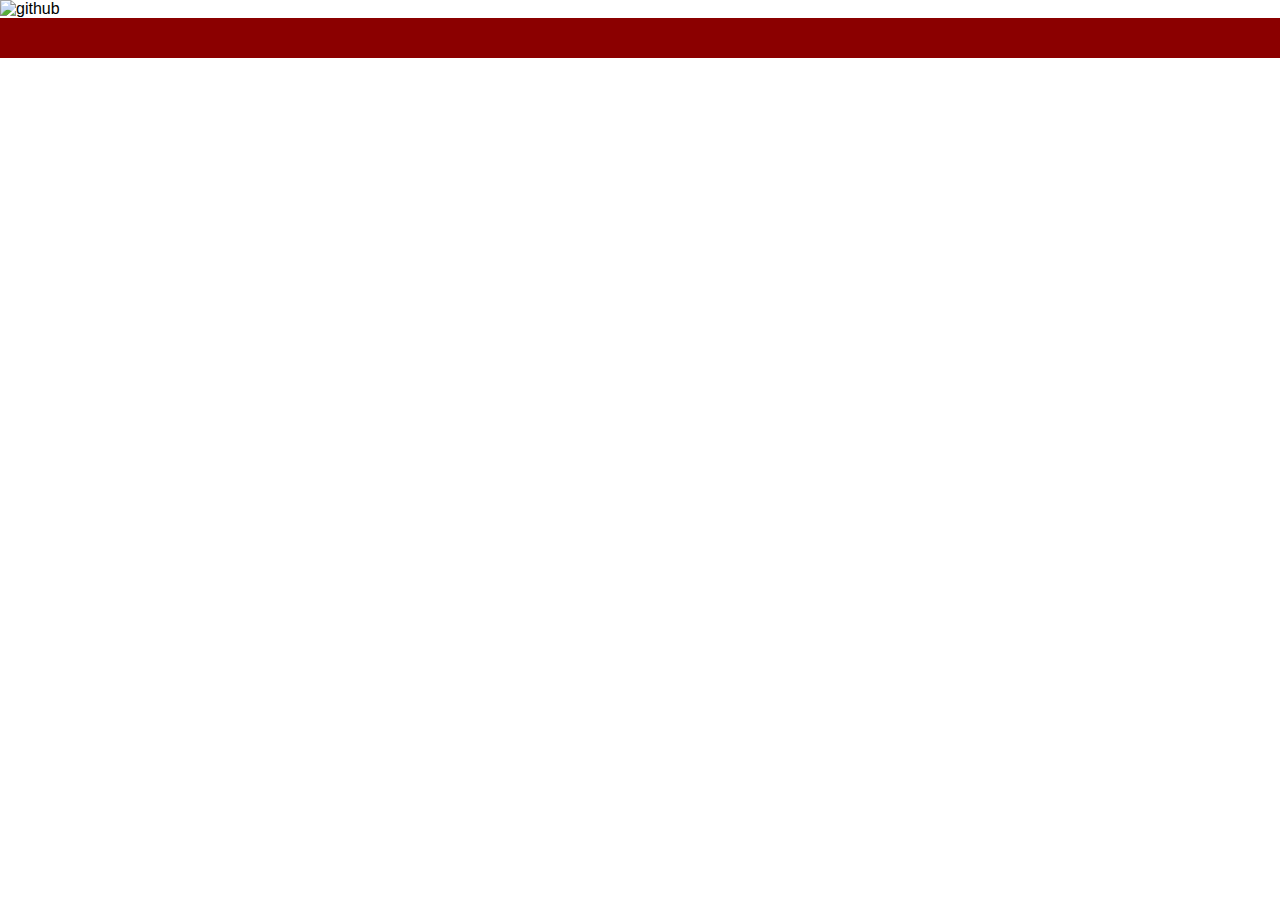
==== github.html @ 2e8923ce "projeto social" ====
<!DOCTYPE html>
<html lang="pt-br">
<head>
    <meta charset="UTF-8">
    <meta name="viewport" content="width=device-width, initial-scale=1.0">
    <title>github</title>
    <link rel="stylesheet" href="estilos/social.css">
</head>
<body>
    <img src="" alt="github">
    <a href=""></a>
</body>
</html>
---- estilos/social.css ----
@charset "UTF-8";

        * {
            margin: 0px;
            padding: 0px;
            font-family: Arial, Helvetica, sans-serif;
        }

        ::-webkit-scrollbar {
            width: 0px;
            height: 0px;
        }

        img {
            width: 100vw;
        }

        a {
            display: block;
            background-color: darkred;
            color: white;
            padding: 20px;
            text-align: center;
            font-weight: bolder;
            text-decoration: none;
        }

        a:hover {
            background-color: red;
        }
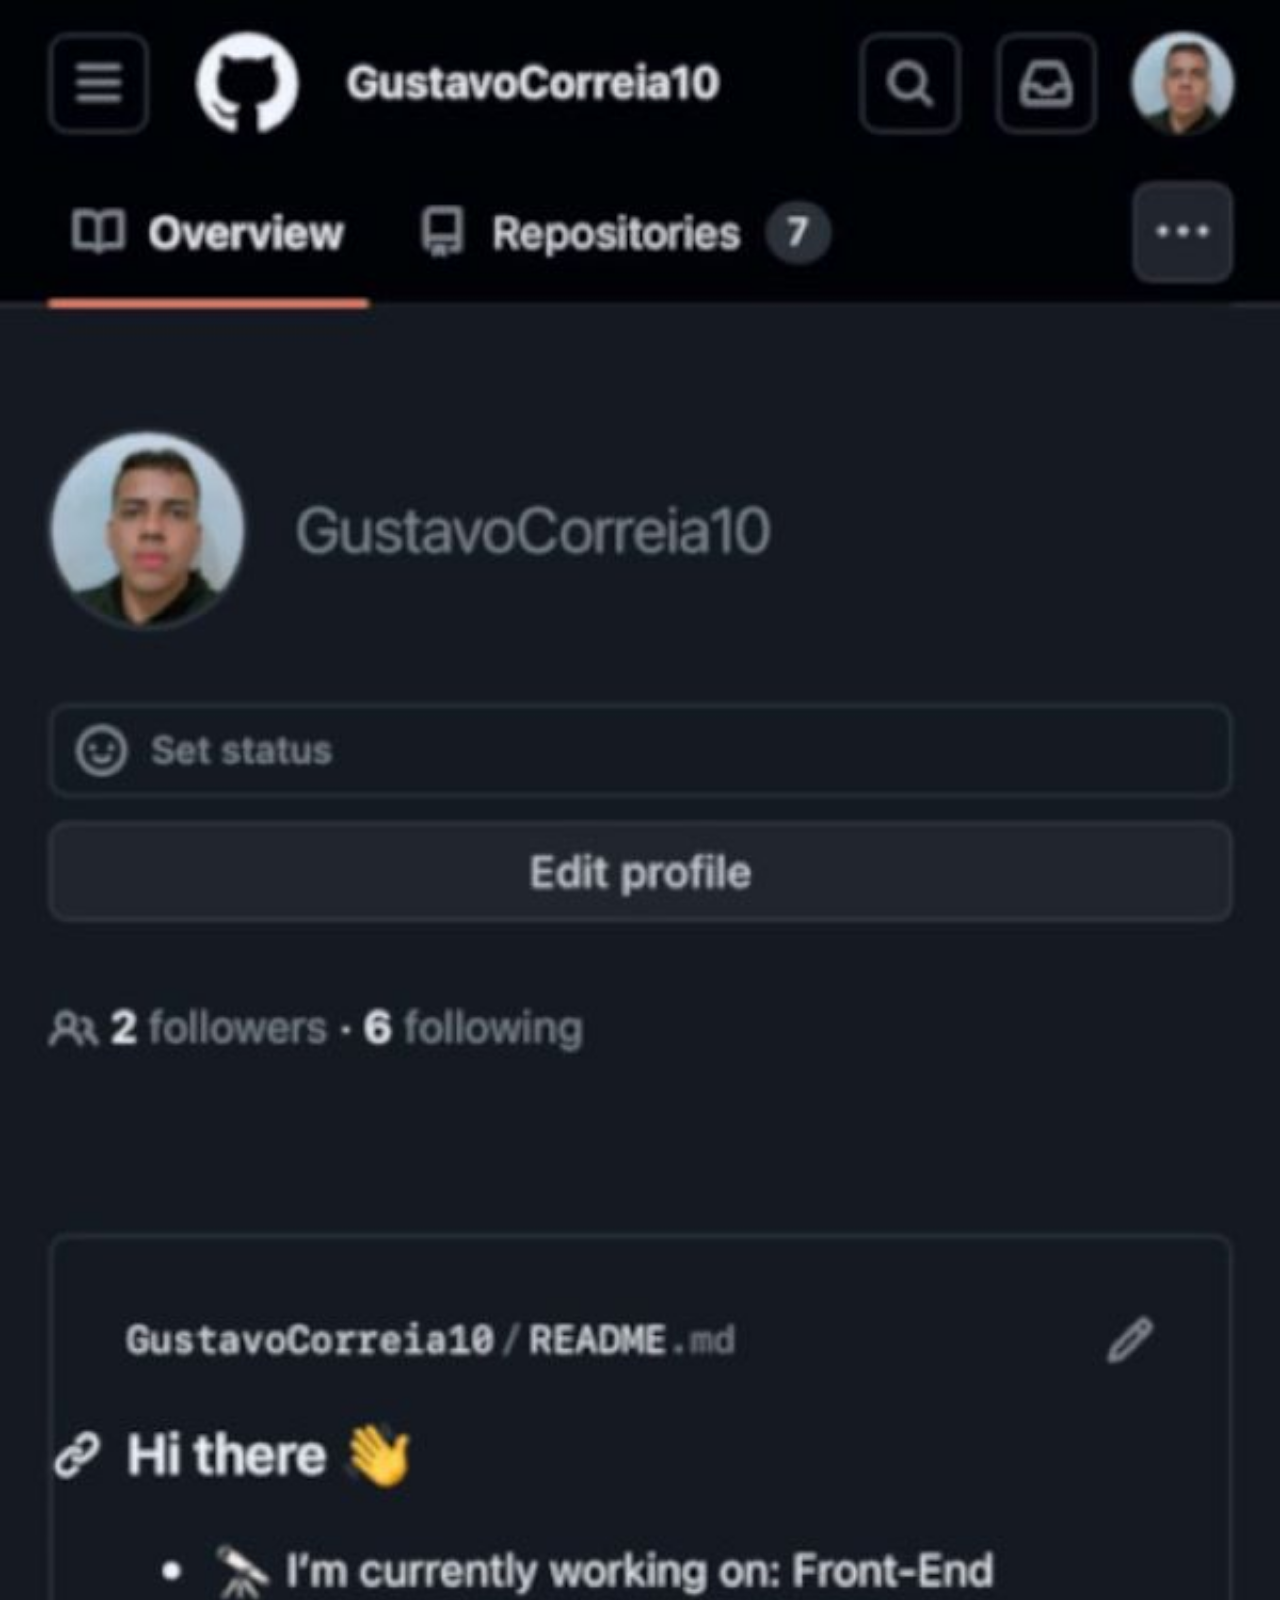
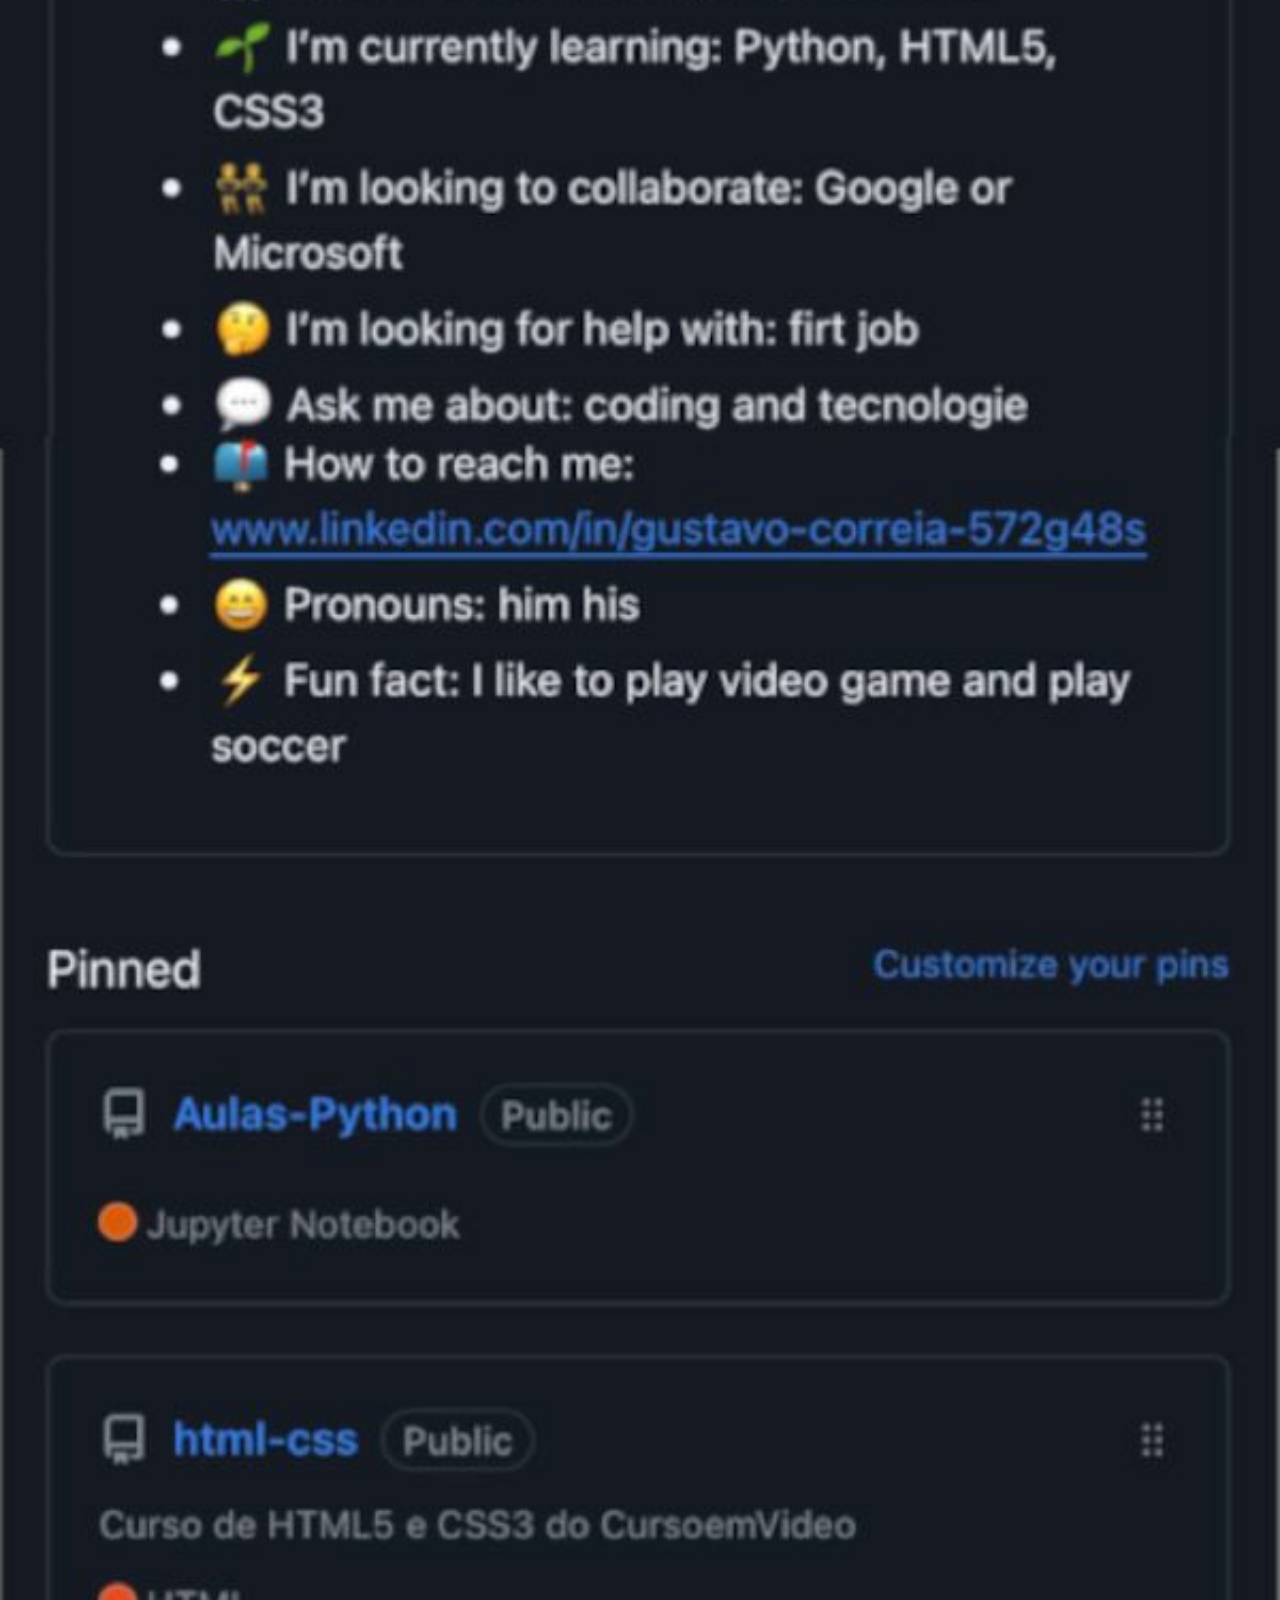
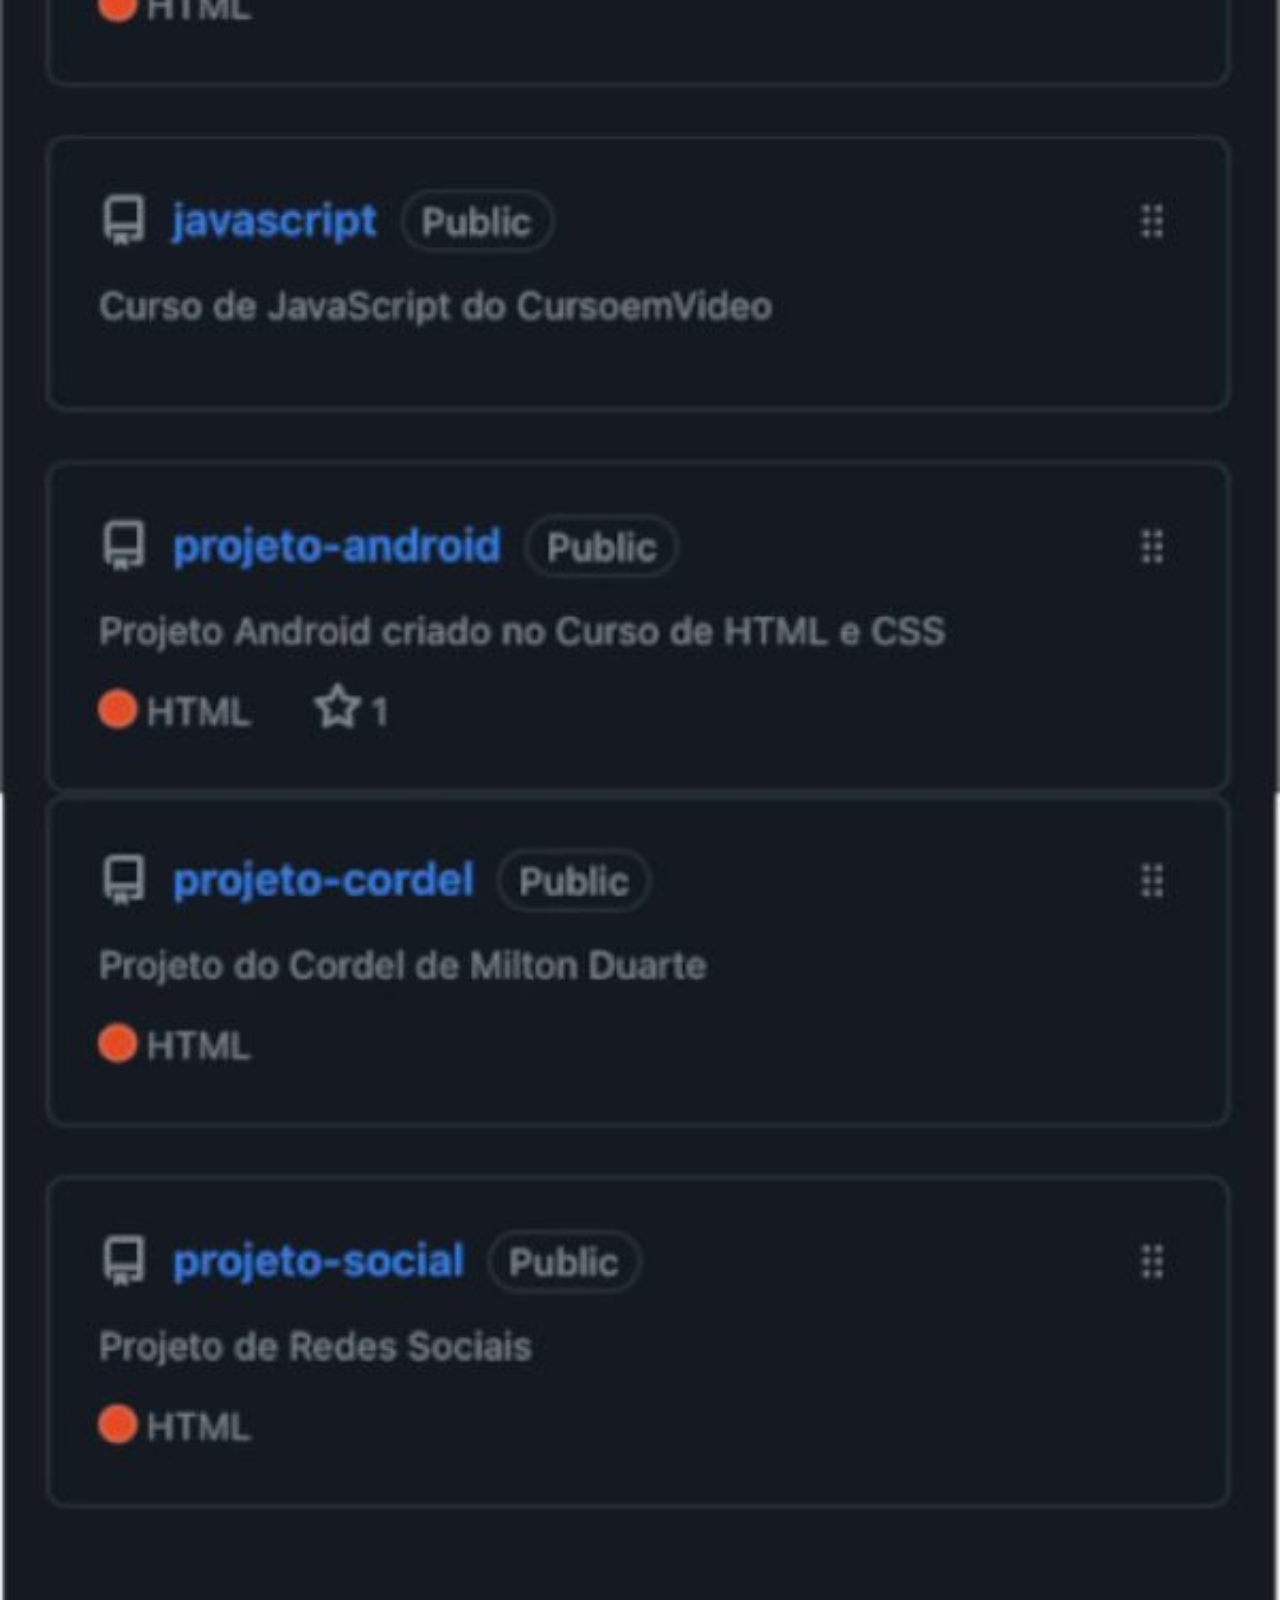
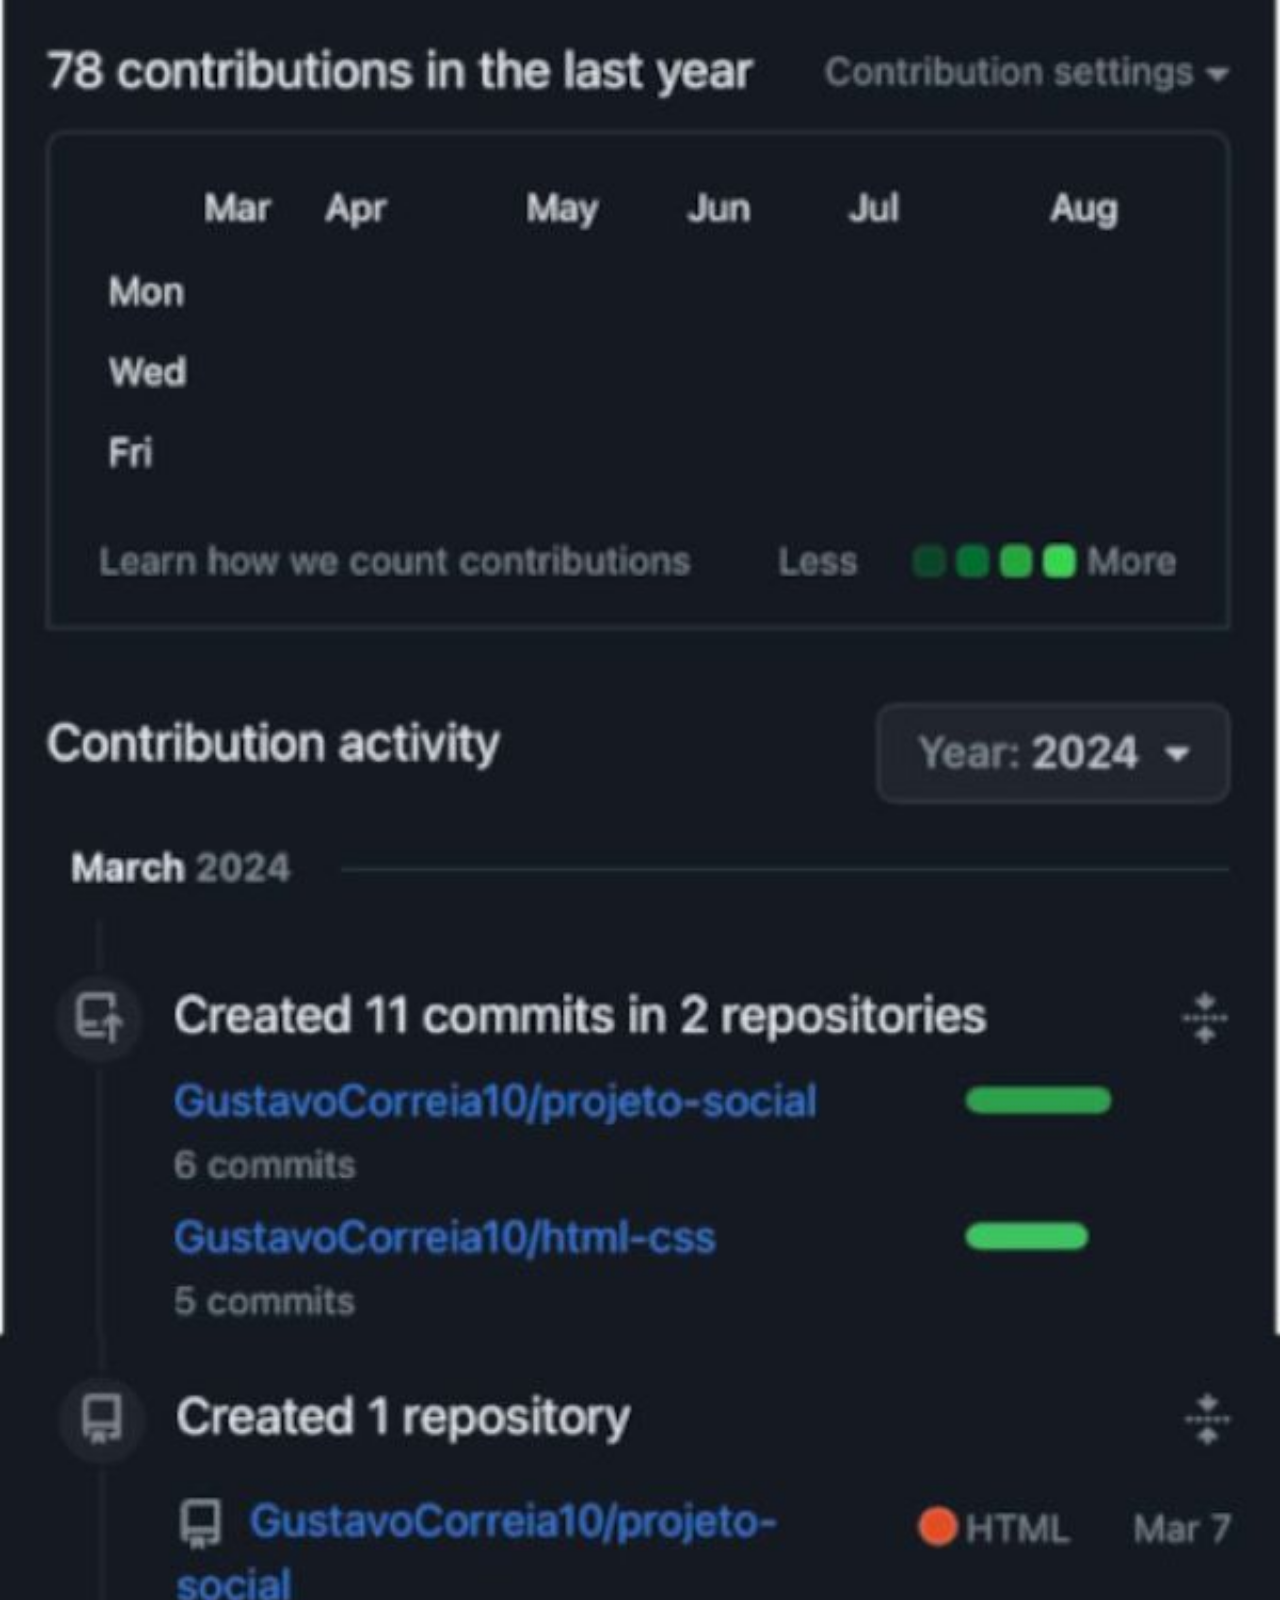
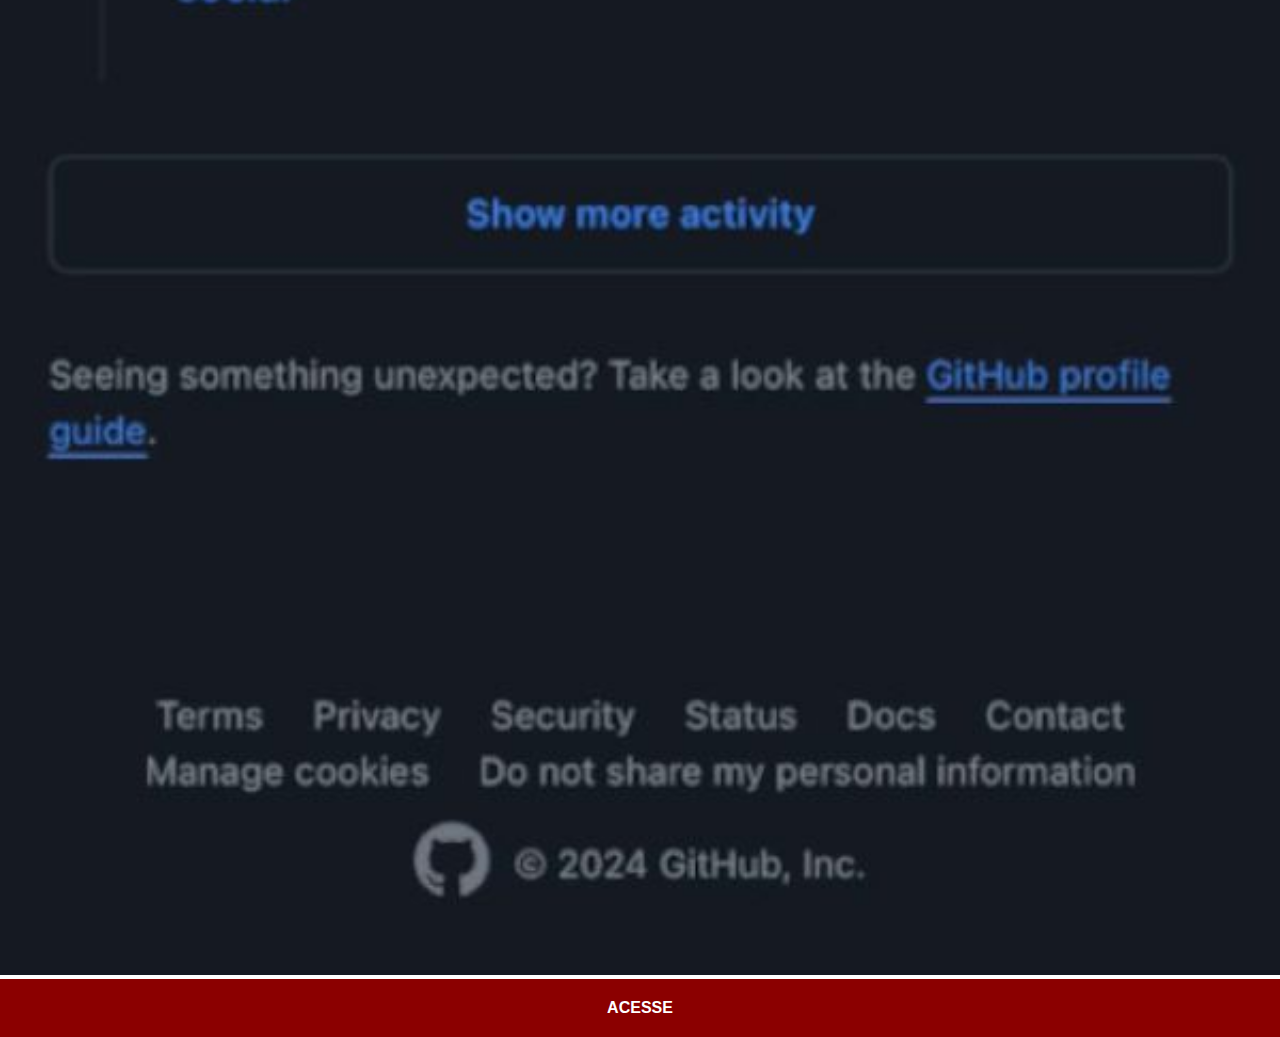
==== commit b44e8c85: "projeto-social finalizado" ====
--- a/github.html
+++ b/github.html
@@ -7,7 +7,7 @@
     <link rel="stylesheet" href="estilos/social.css">
 </head>
 <body>
-    <img src="" alt="github">
-    <a href=""></a>
+    <img src="imagens/githubimg.jpg" alt="github">
+    <a href="https://github.com/GustavoCorreia10" target="_blank">ACESSE</a>
 </body>
 </html>